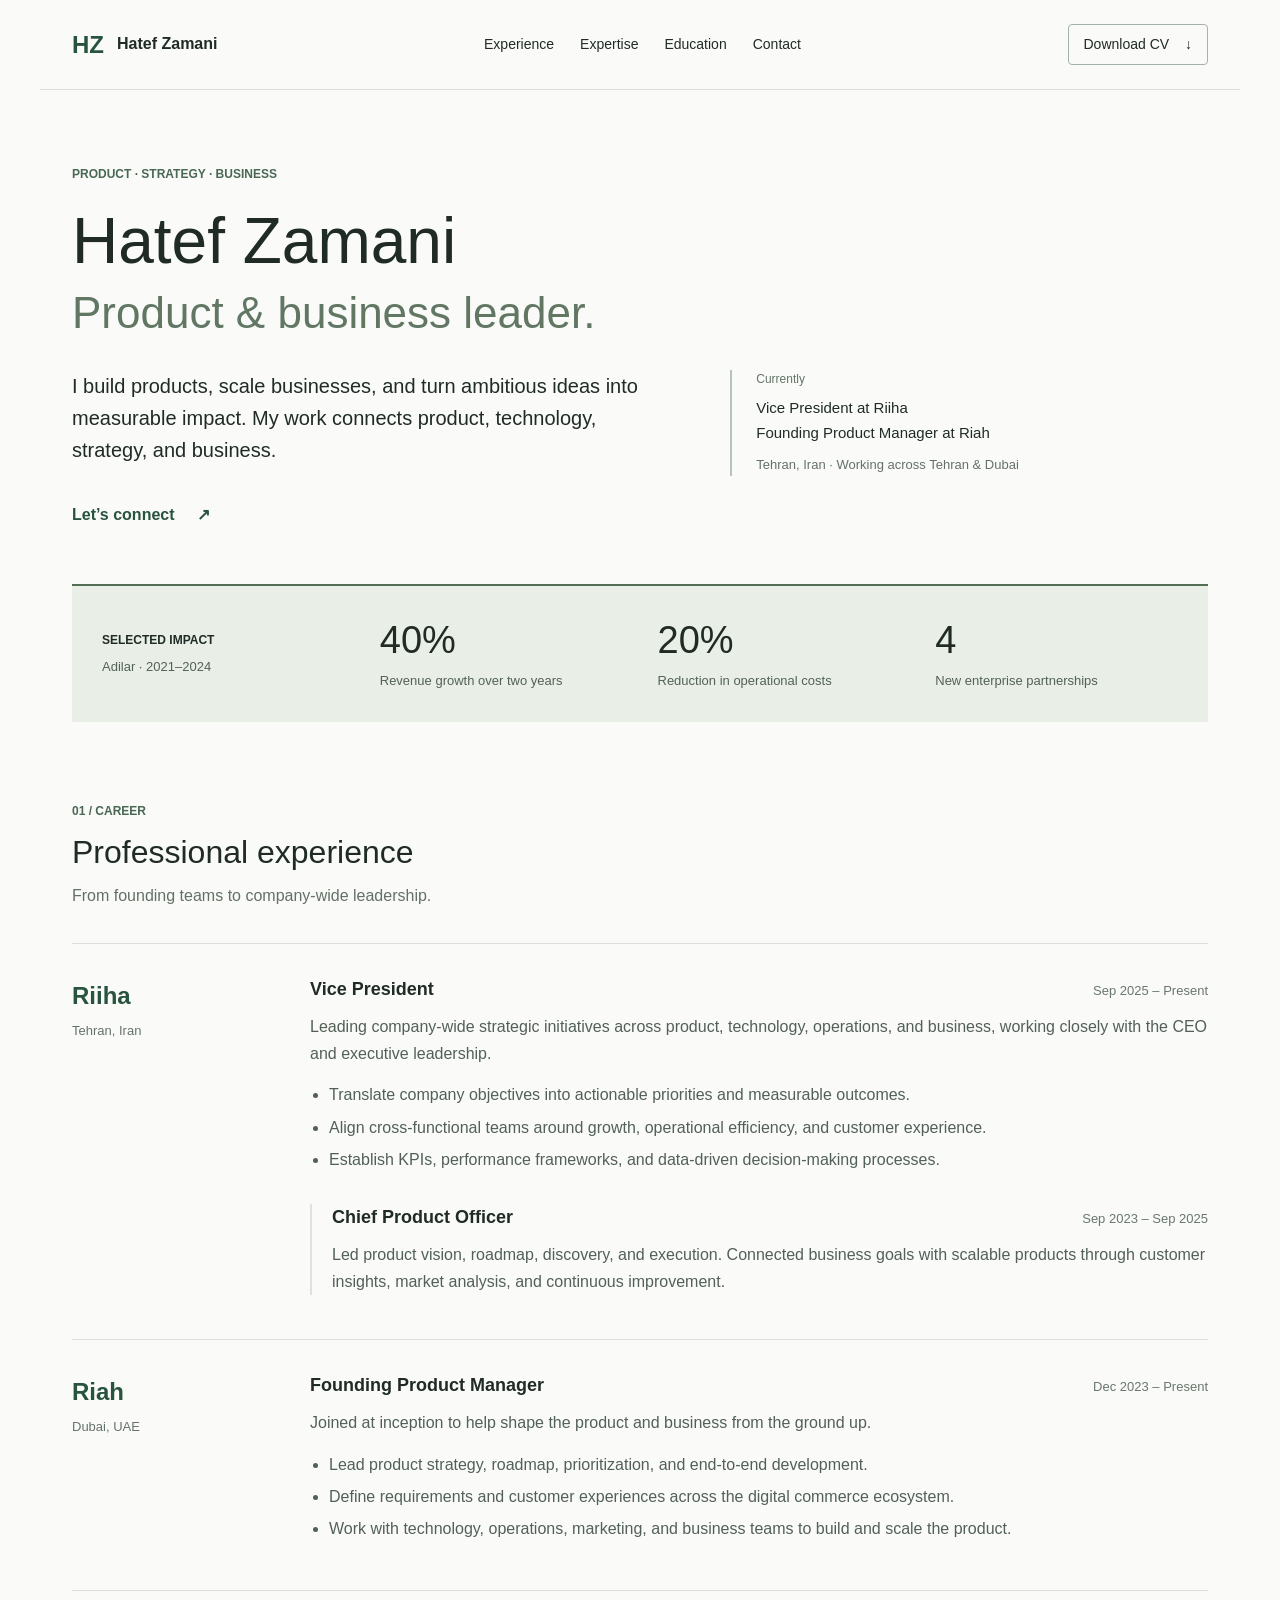
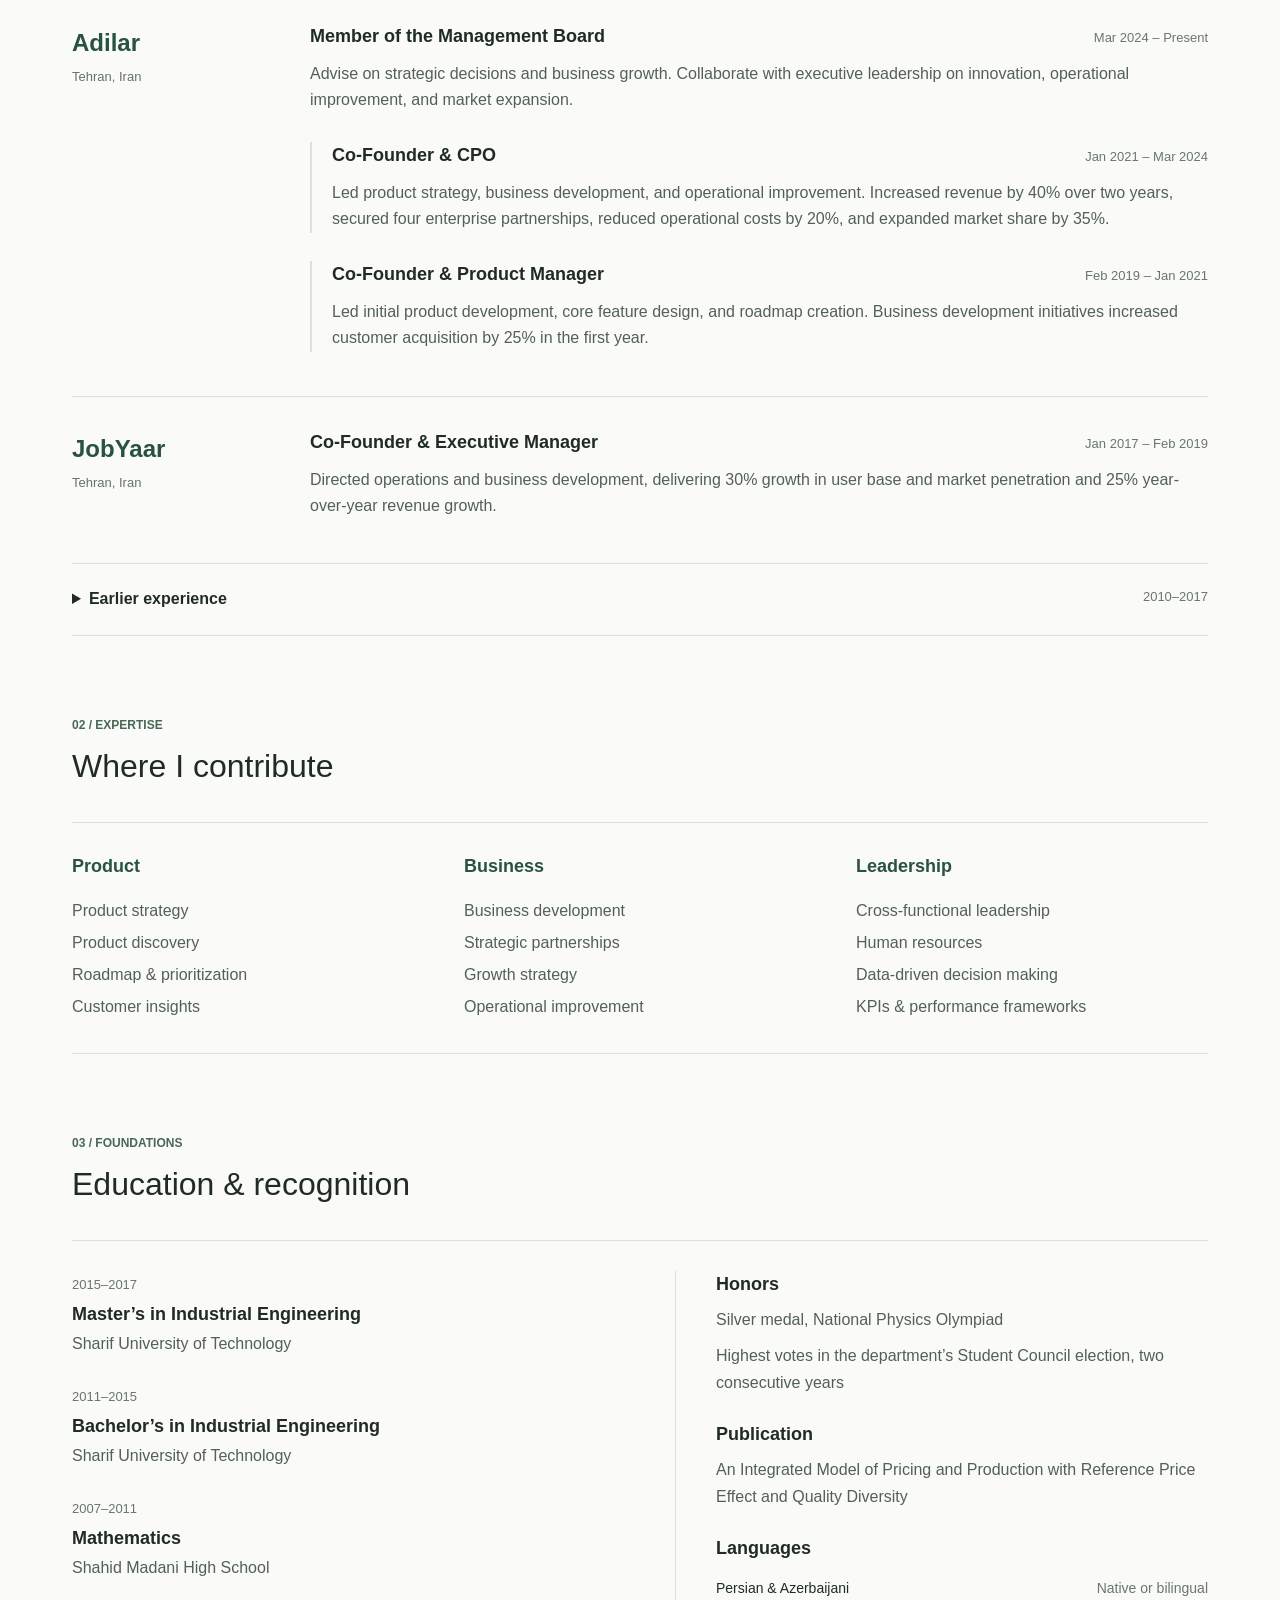
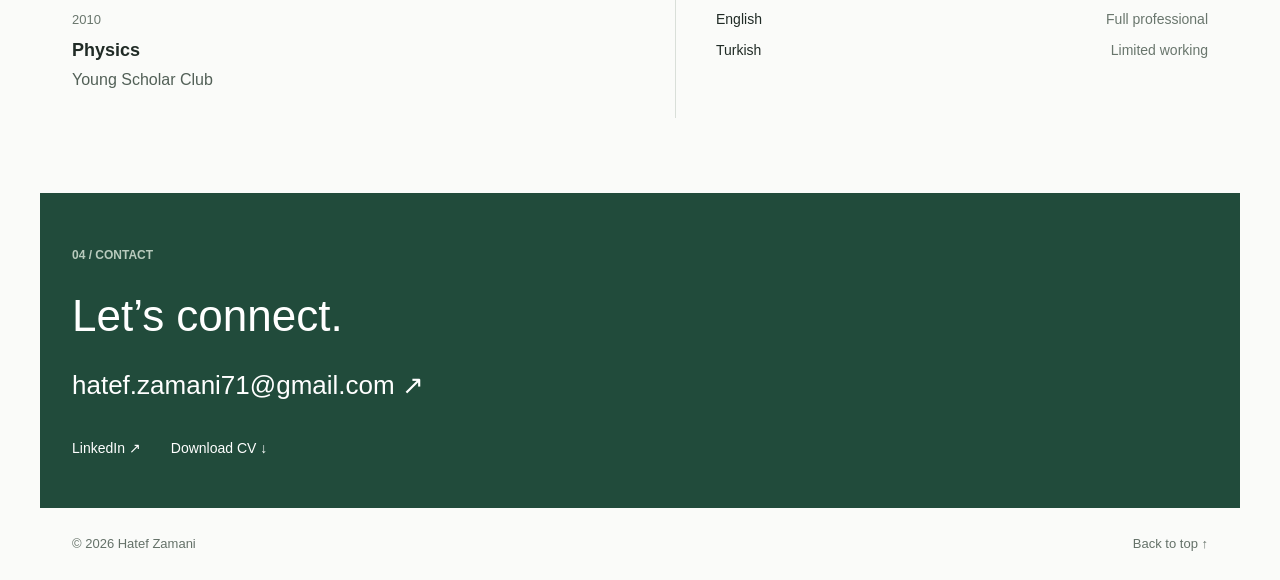
==== index.html @ df995f77 "Publish resume with embedded downloadable CV" ====
<!doctype html>
<html lang="en"><head><meta charset="utf-8"><meta name="viewport" content="width=device-width,initial-scale=1"><title>Hatef Zamani | Product & Business Leader</title><meta name="description" content="Hatef Zamani, Vice President at Riiha and Founding Product Manager at Riah. Experience in product strategy, business growth and company leadership."><link rel="icon" href="data:image/svg+xml,%3Csvg xmlns='http://www.w3.org/2000/svg' viewBox='0 0 64 64'%3E%3Crect width='64' height='64' rx='8' fill='%231f523f'/%3E%3Ctext x='32' y='43' text-anchor='middle' fill='white' font-family='Arial' font-size='30'%3EHZ%3C/text%3E%3C/svg%3E"><link rel="stylesheet" href="style.css"></head>
<body><a class="skip" href="#about">Skip to content</a><header><a class="brand" href="#about">HZ<span>Hatef Zamani</span></a><nav aria-label="Main navigation"><a href="#experience">Experience</a><a href="#skills">Expertise</a><a href="#education">Education</a><a href="#contact">Contact</a></nav><a class="download" href="[data-uri]" download="Hatef-Zamani-CV.pdf">Download CV <span aria-hidden="true">↓</span></a></header>
<main><section id="about" class="intro"><div class="eyebrow">PRODUCT · STRATEGY · BUSINESS</div><h1>Hatef Zamani<span>Product & business leader.</span></h1><div class="intro-bottom"><p>I build products, scale businesses, and turn ambitious ideas into measurable impact. My work connects product, technology, strategy, and business.</p><div class="current"><span>Currently</span><strong>Vice President at Riiha</strong><strong>Founding Product Manager at Riah</strong><small>Tehran, Iran · Working across Tehran & Dubai</small></div></div><a class="text-link" href="mailto:hatef.zamani71@gmail.com">Let’s connect <span aria-hidden="true">↗</span></a></section>
<section class="impact" aria-label="Selected results at Adilar"><div class="impact-title">SELECTED IMPACT<span>Adilar · 2021–2024</span></div><div><strong>40%</strong><span>Revenue growth over two years</span></div><div><strong>20%</strong><span>Reduction in operational costs</span></div><div><strong>4</strong><span>New enterprise partnerships</span></div></section>
<section id="experience" class="section"><div class="section-heading"><span class="eyebrow">01 / CAREER</span><h2>Professional experience</h2><p>From founding teams to company-wide leadership.</p></div><div class="timeline">
<article class="job"><div class="company">Riiha<span>Tehran, Iran</span></div><div><div class="role-head"><h3>Vice President</h3><time>Sep 2025 – Present</time></div><p>Leading company-wide strategic initiatives across product, technology, operations, and business, working closely with the CEO and executive leadership.</p><ul><li>Translate company objectives into actionable priorities and measurable outcomes.</li><li>Align cross-functional teams around growth, operational efficiency, and customer experience.</li><li>Establish KPIs, performance frameworks, and data-driven decision-making processes.</li></ul><div class="previous"><div class="role-head"><h3>Chief Product Officer</h3><time>Sep 2023 – Sep 2025</time></div><p>Led product vision, roadmap, discovery, and execution. Connected business goals with scalable products through customer insights, market analysis, and continuous improvement.</p></div></div></article>
<article class="job"><div class="company">Riah<span>Dubai, UAE</span></div><div><div class="role-head"><h3>Founding Product Manager</h3><time>Dec 2023 – Present</time></div><p>Joined at inception to help shape the product and business from the ground up.</p><ul><li>Lead product strategy, roadmap, prioritization, and end-to-end development.</li><li>Define requirements and customer experiences across the digital commerce ecosystem.</li><li>Work with technology, operations, marketing, and business teams to build and scale the product.</li></ul></div></article>
<article class="job"><div class="company">Adilar<span>Tehran, Iran</span></div><div><div class="role-head"><h3>Member of the Management Board</h3><time>Mar 2024 – Present</time></div><p>Advise on strategic decisions and business growth. Collaborate with executive leadership on innovation, operational improvement, and market expansion.</p><div class="previous"><div class="role-head"><h3>Co-Founder & CPO</h3><time>Jan 2021 – Mar 2024</time></div><p>Led product strategy, business development, and operational improvement. Increased revenue by 40% over two years, secured four enterprise partnerships, reduced operational costs by 20%, and expanded market share by 35%.</p></div><div class="previous"><div class="role-head"><h3>Co-Founder & Product Manager</h3><time>Feb 2019 – Jan 2021</time></div><p>Led initial product development, core feature design, and roadmap creation. Business development initiatives increased customer acquisition by 25% in the first year.</p></div></div></article>
<article class="job"><div class="company">JobYaar<span>Tehran, Iran</span></div><div><div class="role-head"><h3>Co-Founder & Executive Manager</h3><time>Jan 2017 – Feb 2019</time></div><p>Directed operations and business development, delivering 30% growth in user base and market penetration and 25% year-over-year revenue growth.</p></div></article>
<details class="earlier"><summary>Earlier experience <span>2010–2017</span></summary><div class="early-row"><h3>Teaching Assistant · Sharif University of Technology</h3><time>2013–2017</time></div><div class="early-row"><h3>Internship Trainee · Shaparak.Blue</h3><time>Jun–Dec 2014</time></div><div class="early-row"><h3>Physics Olympiad Teacher · NODET</h3><time>2010–2013</time></div></details></div></section>
<section id="skills" class="section skills-section"><div class="section-heading"><span class="eyebrow">02 / EXPERTISE</span><h2>Where I contribute</h2></div><div class="skill-columns"><div><h3>Product</h3><p>Product strategy<br>Product discovery<br>Roadmap & prioritization<br>Customer insights</p></div><div><h3>Business</h3><p>Business development<br>Strategic partnerships<br>Growth strategy<br>Operational improvement</p></div><div><h3>Leadership</h3><p>Cross-functional leadership<br>Human resources<br>Data-driven decision making<br>KPIs & performance frameworks</p></div></div></section>
<section id="education" class="section"><div class="section-heading"><span class="eyebrow">03 / FOUNDATIONS</span><h2>Education & recognition</h2></div><div class="education-grid"><div><article class="education"><time>2015–2017</time><h3>Master’s in Industrial Engineering</h3><p>Sharif University of Technology</p></article><article class="education"><time>2011–2015</time><h3>Bachelor’s in Industrial Engineering</h3><p>Sharif University of Technology</p></article><article class="education"><time>2007–2011</time><h3>Mathematics</h3><p>Shahid Madani High School</p></article><article class="education"><time>2010</time><h3>Physics</h3><p>Young Scholar Club</p></article></div><div class="recognition"><h3>Honors</h3><p>Silver medal, National Physics Olympiad</p><p>Highest votes in the department’s Student Council election, two consecutive years</p><h3>Publication</h3><p>An Integrated Model of Pricing and Production with Reference Price Effect and Quality Diversity</p><h3>Languages</h3><dl><div><dt>Persian & Azerbaijani</dt><dd>Native or bilingual</dd></div><div><dt>English</dt><dd>Full professional</dd></div><div><dt>Turkish</dt><dd>Limited working</dd></div></dl></div></div></section>
<section id="contact" class="contact"><span class="eyebrow">04 / CONTACT</span><h2>Let’s connect.</h2><a class="email" href="mailto:hatef.zamani71@gmail.com">hatef.zamani71@gmail.com <span aria-hidden="true">↗</span></a><div class="contact-links"><a href="https://www.linkedin.com/in/hatef-zamani/" target="_blank" rel="noopener noreferrer">LinkedIn ↗</a><a href="[data-uri]" download="Hatef-Zamani-CV.pdf">Download CV ↓</a></div></section></main><footer><span>© 2026 Hatef Zamani</span><a href="#about">Back to top ↑</a></footer>
<script>const sections=[...document.querySelectorAll('main section[id]')];const links=[...document.querySelectorAll('nav a')];const observer=new IntersectionObserver(entries=>{entries.forEach(entry=>{if(entry.isIntersecting){links.forEach(link=>{if(link.hash==='#'+entry.target.id)link.setAttribute('aria-current','location');else link.removeAttribute('aria-current')})}})},{rootMargin:'-15% 0px -60% 0px'});sections.forEach(section=>observer.observe(section));</script></body></html>
---- style.css ----
*{box-sizing:border-box}html{scroll-behavior:smooth;scroll-padding-top:105px}body{margin:0;background:#fafbf9;color:#202b26;font-family:Arial,Helvetica,sans-serif;font-size:16px;line-height:1.65}a{color:inherit;text-decoration:none}a:hover{text-decoration:underline;text-underline-offset:5px}a:focus-visible,summary:focus-visible{outline:3px solid #bc653c;outline-offset:5px}header,main,footer{max-width:1200px;margin:auto}header{height:90px;display:flex;align-items:center;justify-content:space-between;gap:24px;border-bottom:1px solid #d9dfd9;background:#fafbf9;position:sticky;top:0;z-index:5;padding:0 32px}.brand{display:flex;align-items:center;gap:13px;font-size:24px;font-weight:800;color:#28533f}.brand span{font-size:16px;color:#202b26}nav{display:flex;gap:26px;font-size:14px}nav a[aria-current]{color:#28533f;text-decoration:underline;text-underline-offset:7px}.download{border:1px solid #a6b2a8;border-radius:4px;padding:8px 15px;font-size:14px;white-space:nowrap}.download span{margin-left:12px}.intro{padding:75px 32px 56px}.eyebrow{font-size:12px;font-weight:700;line-height:1.6;color:#496854;letter-spacing:0}.intro h1{font-size:64px;line-height:1.1;font-weight:500;margin:22px 0 33px}.intro h1 span{display:block;font-size:44px;color:#617764;margin-top:12px}.intro-bottom{display:grid;grid-template-columns:1.2fr 1fr;gap:85px}.intro p{font-size:20px;line-height:1.6;max-width:590px;margin:0}.current{border-left:2px solid #b5c4b6;padding-left:24px;font-size:15px;display:flex;flex-direction:column;justify-content:center}.current>span{font-size:12px;color:#637366;margin-bottom:6px}.current strong{font-weight:500}.current small{font-size:13px;color:#647168;margin-top:9px}.text-link{display:inline-block;margin-top:26px;color:#28533f;font-weight:700}.text-link span{margin-left:18px}.impact{background:#e9eee7;margin:0 32px;display:grid;grid-template-columns:1fr 1fr 1fr 1fr;padding:30px;gap:35px;border-top:2px solid #526d53}.impact>div{display:flex;flex-direction:column;justify-content:center}.impact strong{font-size:38px;font-weight:500;line-height:1.3}.impact span{font-size:13px;color:#536255;margin-top:5px}.impact-title{font-size:12px;font-weight:700}.impact-title span{font-weight:400}.section{padding:75px 32px 0}.section-heading{margin-bottom:34px}.section-heading h2{font-size:32px;font-weight:500;line-height:1.3;margin:9px 0}.section-heading p{margin:0;color:#637065}.job{display:grid;grid-template-columns:200px 1fr;gap:38px;border-top:1px solid #d9dfd9;padding:32px 0}.company{font-size:24px;font-weight:600;color:#28533f}.company span{display:block;font-size:13px;font-weight:400;color:#65726a;margin-top:4px}.role-head{display:flex;justify-content:space-between;gap:20px;align-items:baseline}h3{font-size:18px;line-height:1.45;margin:0;font-weight:600}time{font-size:13px;white-space:nowrap;color:#69766d}.job p{margin:12px 0;color:#526057}.job ul{padding-left:19px;color:#526057;margin:12px 0}.job li{padding:3px 0}.previous{margin-top:28px;border-left:2px solid #dce3da;padding-left:20px}.earlier{border-top:1px solid #d9dfd9;border-bottom:1px solid #d9dfd9;padding:22px 0}.earlier summary{cursor:pointer;font-weight:600}.earlier summary span{float:right;font-size:13px;font-weight:400;color:#69766d}.early-row{display:flex;justify-content:space-between;gap:20px;padding:20px 0 0}.early-row h3{font-size:16px}.skill-columns{display:grid;grid-template-columns:repeat(3,1fr);gap:40px;padding:30px 0;border-top:1px solid #d9dfd9;border-bottom:1px solid #d9dfd9}.skill-columns h3{color:#28533f}.skill-columns p{line-height:2;color:#526057;margin-bottom:0}.education-grid{display:grid;grid-template-columns:1fr 1fr;gap:70px;border-top:1px solid #d9dfd9;padding-top:30px}.education{margin-bottom:25px}.education h3{margin:4px 0}.education p{margin:0;color:#526057}.recognition{border-left:1px solid #d9dfd9;padding-left:40px}.recognition h3:not(:first-child){margin-top:25px}.recognition p{color:#526057;margin:10px 0}dl{margin-bottom:0}dl>div{display:flex;justify-content:space-between;gap:16px;font-size:14px;margin:8px 0}dd{color:#69766d;margin:0}.contact{margin-top:75px;padding:48px 32px;background:#214b3b;color:#fff}.contact .eyebrow{color:#b8cbbd}.contact h2{font-size:44px;font-weight:500;margin:12px 0}.email{font-size:26px;overflow-wrap:anywhere}.contact-links{display:flex;gap:30px;margin-top:30px;font-size:14px}footer{display:flex;justify-content:space-between;padding:25px 32px;font-size:13px;color:#647168}.skip{position:fixed;top:-100px;left:16px;background:white;padding:10px;z-index:20}.skip:focus{top:10px}@media(max-width:900px){header{flex-wrap:wrap;height:auto;padding:16px 24px;gap:12px}nav{order:3;width:100%;justify-content:space-between;gap:10px}.intro{padding-top:45px}.intro h1{font-size:50px}.intro h1 span{font-size:34px}.intro-bottom{gap:35px}.job{grid-template-columns:150px 1fr;gap:25px}.role-head{flex-direction:column;gap:3px}.impact{gap:20px;padding:24px}.education-grid{gap:35px}.recognition{padding-left:25px}}@media(max-width:600px){header{padding:14px 20px}.brand span{font-size:14px}.download{font-size:12px;padding:6px 10px}nav{font-size:13px}.intro{padding:38px 20px}.intro h1{font-size:42px;margin-bottom:25px}.intro h1 span{font-size:28px;line-height:1.3}.intro-bottom{grid-template-columns:1fr;gap:25px}.intro p{font-size:18px}.current{padding-left:16px}.impact{margin:0 20px;grid-template-columns:1fr 1fr;gap:24px}.impact strong{font-size:32px}.section{padding:50px 20px 0}.section-heading h2{font-size:28px}.job{grid-template-columns:1fr;gap:15px;padding:25px 0}.company{font-size:22px}.company span{display:inline;margin-left:12px}.skill-columns{grid-template-columns:1fr;gap:25px}.skill-columns p{margin-top:7px}.education-grid{grid-template-columns:1fr;gap:15px}.recognition{border-left:0;border-top:1px solid #d9dfd9;padding:25px 0 0}.contact{margin-top:50px;padding:35px 20px}.contact h2{font-size:36px}.email{font-size:20px}footer{padding:22px 20px}.early-row{flex-direction:column;gap:3px}dl>div{flex-wrap:wrap}}@media(prefers-reduced-motion:reduce){html{scroll-behavior:auto}}@media print{header,footer,.download,.contact-links,.text-link{display:none}.intro,.section{padding:20px 0}.intro h1{font-size:36px}.intro h1 span{font-size:24px}.impact{margin:20px 0}.contact{margin-top:20px;color:#202b26;background:none;padding:20px 0}.job{break-inside:avoid}body{background:white}}
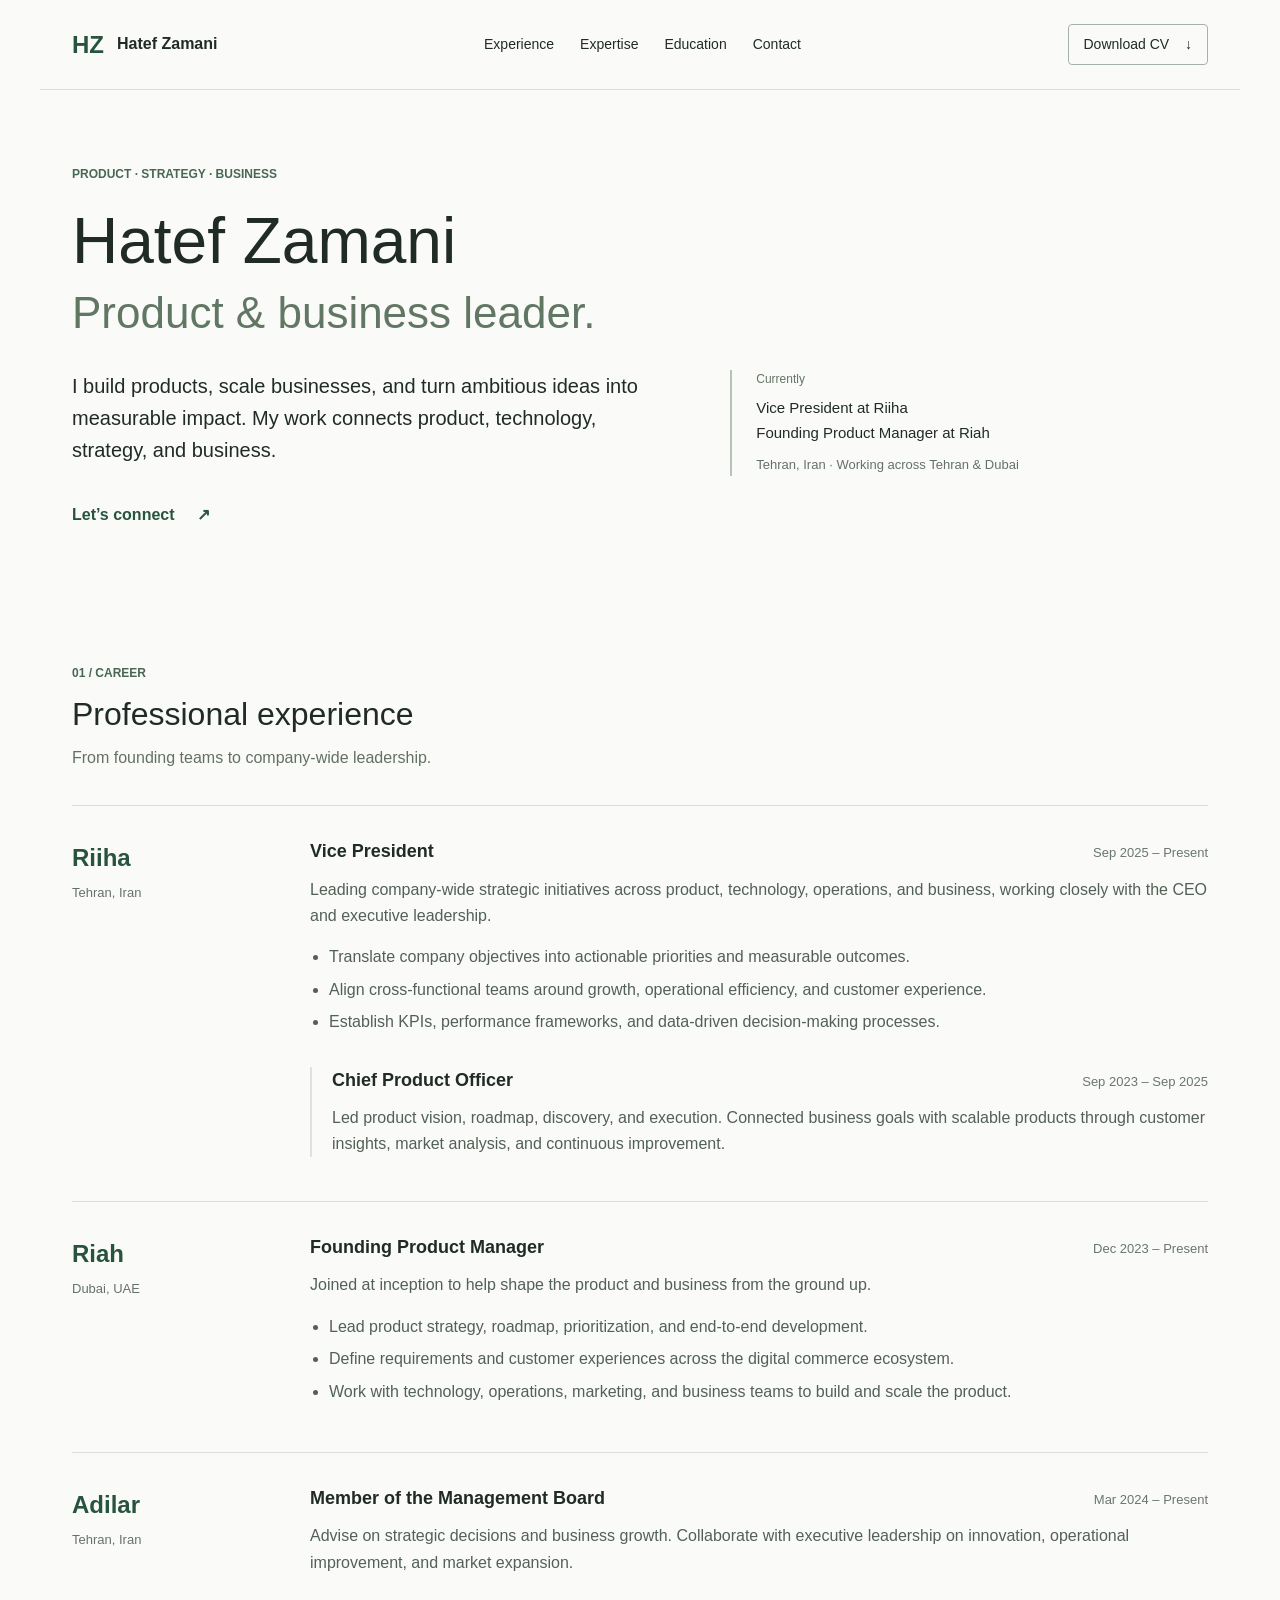
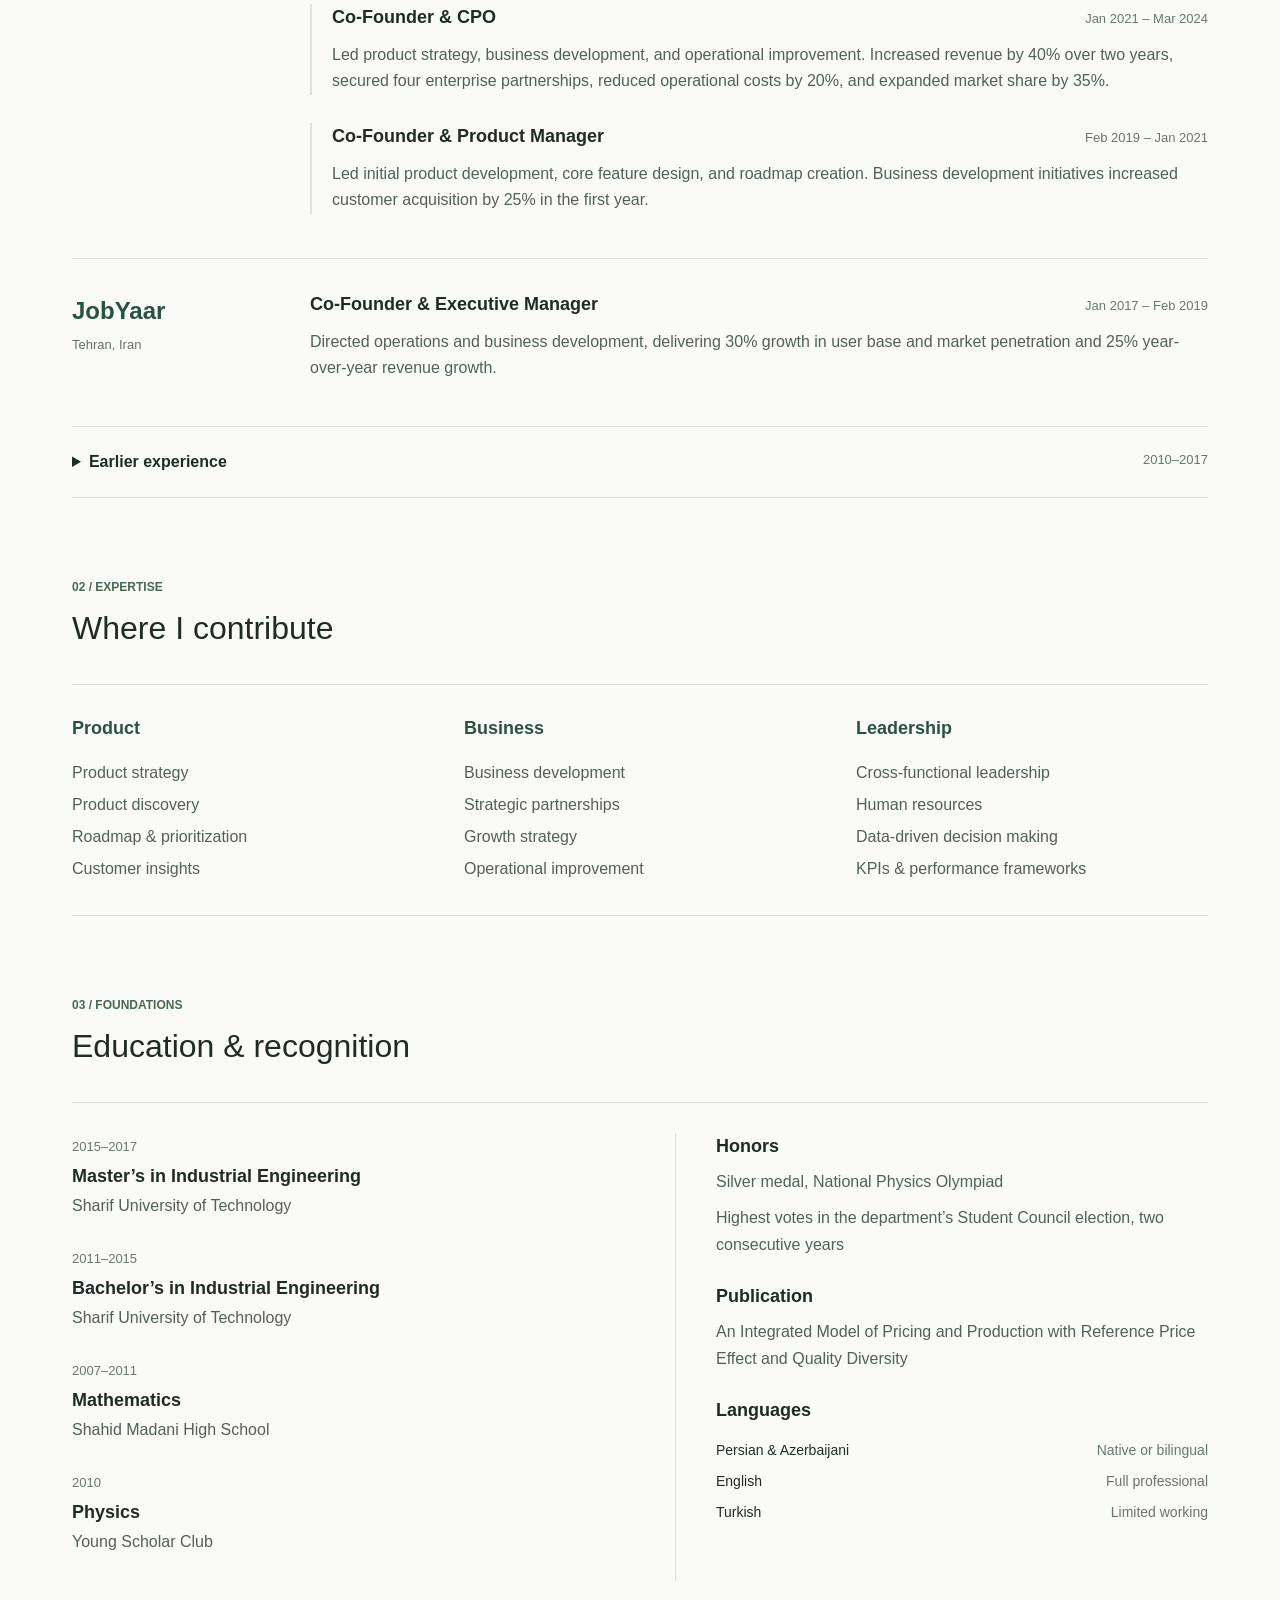
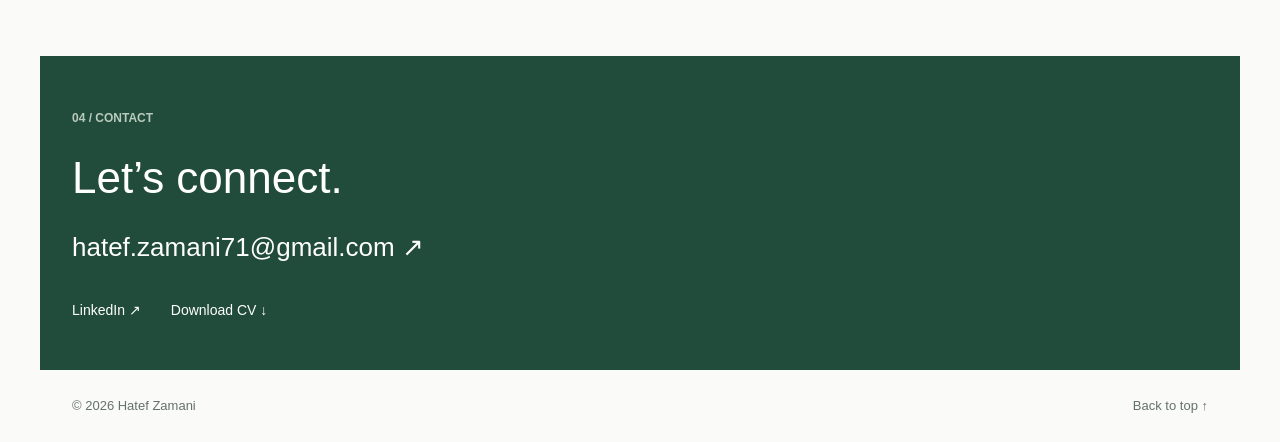
==== commit bfd6c0bb: "Remove Selected Impact section from resume" ====
--- a/index.html
+++ b/index.html
@@ -2,7 +2,6 @@
 <html lang="en"><head><meta charset="utf-8"><meta name="viewport" content="width=device-width,initial-scale=1"><title>Hatef Zamani | Product & Business Leader</title><meta name="description" content="Hatef Zamani, Vice President at Riiha and Founding Product Manager at Riah. Experience in product strategy, business growth and company leadership."><link rel="icon" href="data:image/svg+xml,%3Csvg xmlns='http://www.w3.org/2000/svg' viewBox='0 0 64 64'%3E%3Crect width='64' height='64' rx='8' fill='%231f523f'/%3E%3Ctext x='32' y='43' text-anchor='middle' fill='white' font-family='Arial' font-size='30'%3EHZ%3C/text%3E%3C/svg%3E"><link rel="stylesheet" href="style.css"></head>
 <body><a class="skip" href="#about">Skip to content</a><header><a class="brand" href="#about">HZ<span>Hatef Zamani</span></a><nav aria-label="Main navigation"><a href="#experience">Experience</a><a href="#skills">Expertise</a><a href="#education">Education</a><a href="#contact">Contact</a></nav><a class="download" href="[data-uri]" download="Hatef-Zamani-CV.pdf">Download CV <span aria-hidden="true">↓</span></a></header>
 <main><section id="about" class="intro"><div class="eyebrow">PRODUCT · STRATEGY · BUSINESS</div><h1>Hatef Zamani<span>Product & business leader.</span></h1><div class="intro-bottom"><p>I build products, scale businesses, and turn ambitious ideas into measurable impact. My work connects product, technology, strategy, and business.</p><div class="current"><span>Currently</span><strong>Vice President at Riiha</strong><strong>Founding Product Manager at Riah</strong><small>Tehran, Iran · Working across Tehran & Dubai</small></div></div><a class="text-link" href="mailto:hatef.zamani71@gmail.com">Let’s connect <span aria-hidden="true">↗</span></a></section>
-<section class="impact" aria-label="Selected results at Adilar"><div class="impact-title">SELECTED IMPACT<span>Adilar · 2021–2024</span></div><div><strong>40%</strong><span>Revenue growth over two years</span></div><div><strong>20%</strong><span>Reduction in operational costs</span></div><div><strong>4</strong><span>New enterprise partnerships</span></div></section>
 <section id="experience" class="section"><div class="section-heading"><span class="eyebrow">01 / CAREER</span><h2>Professional experience</h2><p>From founding teams to company-wide leadership.</p></div><div class="timeline">
 <article class="job"><div class="company">Riiha<span>Tehran, Iran</span></div><div><div class="role-head"><h3>Vice President</h3><time>Sep 2025 – Present</time></div><p>Leading company-wide strategic initiatives across product, technology, operations, and business, working closely with the CEO and executive leadership.</p><ul><li>Translate company objectives into actionable priorities and measurable outcomes.</li><li>Align cross-functional teams around growth, operational efficiency, and customer experience.</li><li>Establish KPIs, performance frameworks, and data-driven decision-making processes.</li></ul><div class="previous"><div class="role-head"><h3>Chief Product Officer</h3><time>Sep 2023 – Sep 2025</time></div><p>Led product vision, roadmap, discovery, and execution. Connected business goals with scalable products through customer insights, market analysis, and continuous improvement.</p></div></div></article>
 <article class="job"><div class="company">Riah<span>Dubai, UAE</span></div><div><div class="role-head"><h3>Founding Product Manager</h3><time>Dec 2023 – Present</time></div><p>Joined at inception to help shape the product and business from the ground up.</p><ul><li>Lead product strategy, roadmap, prioritization, and end-to-end development.</li><li>Define requirements and customer experiences across the digital commerce ecosystem.</li><li>Work with technology, operations, marketing, and business teams to build and scale the product.</li></ul></div></article>
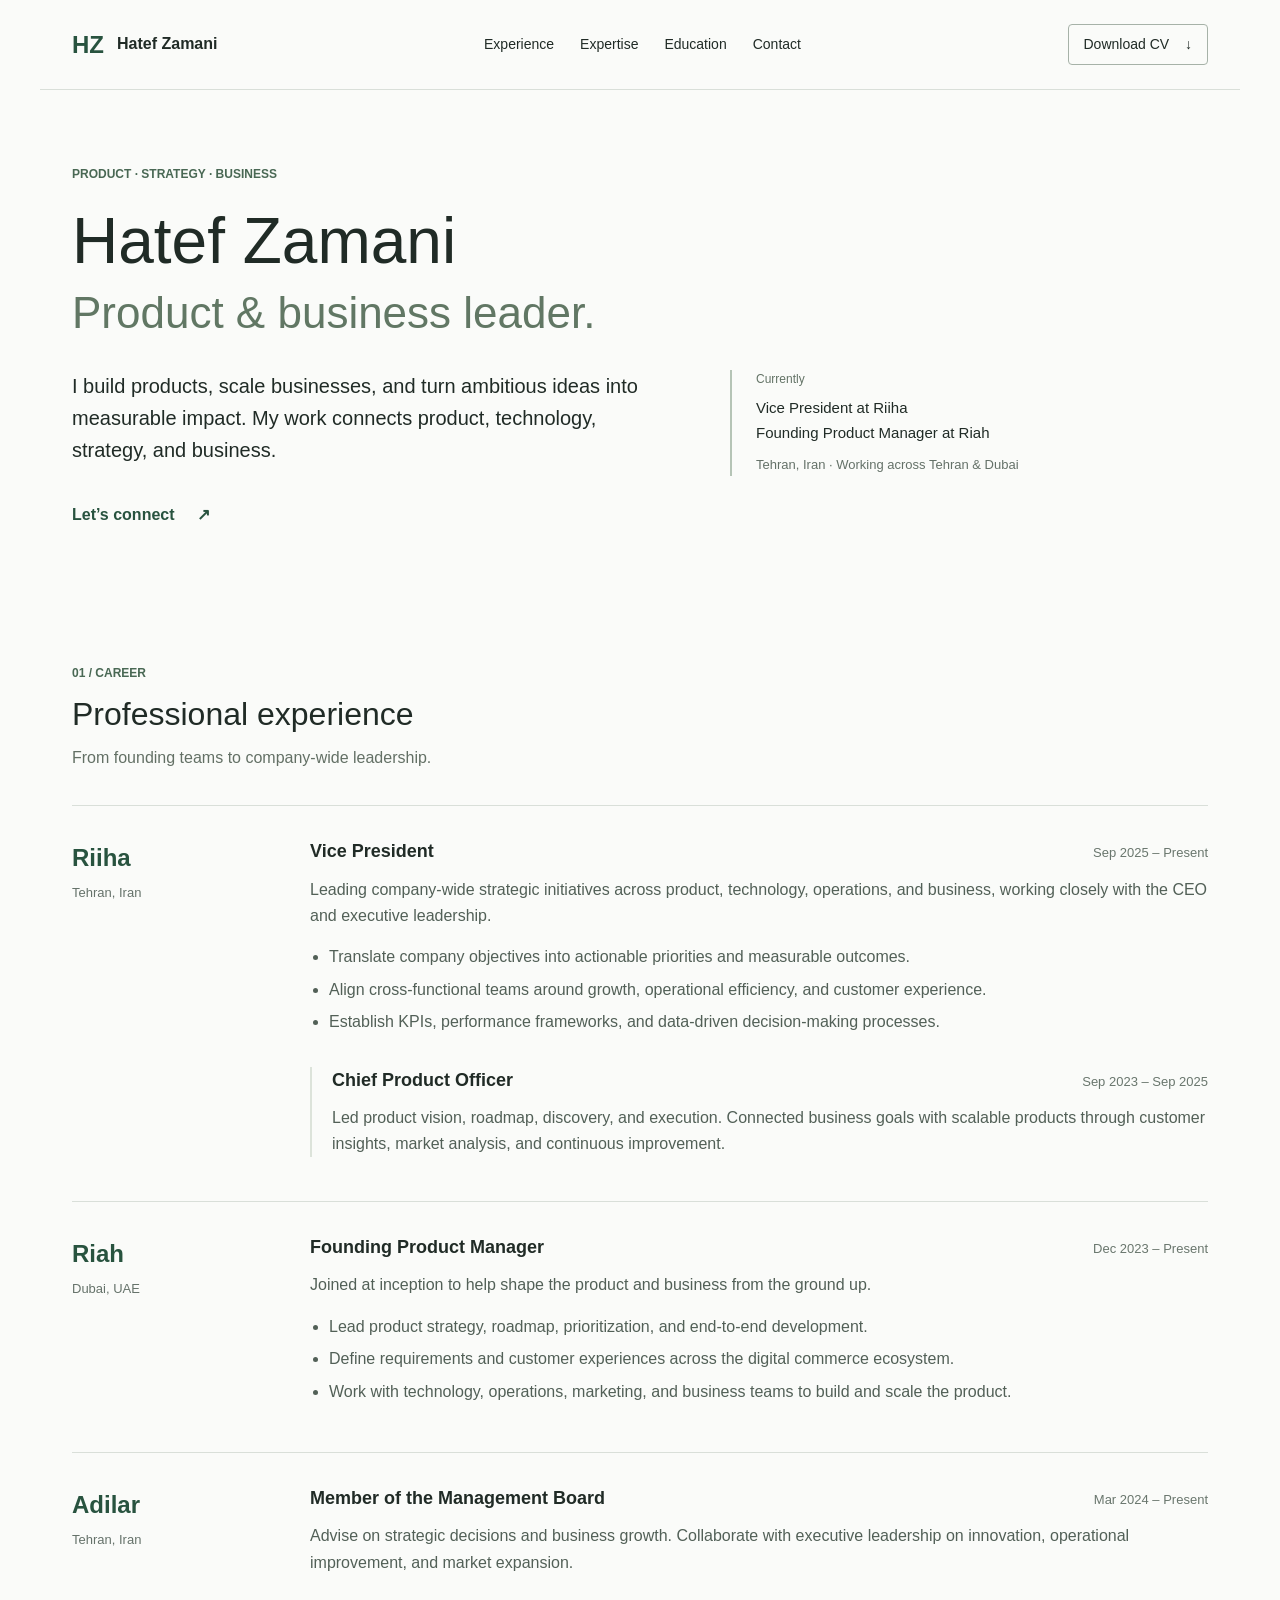
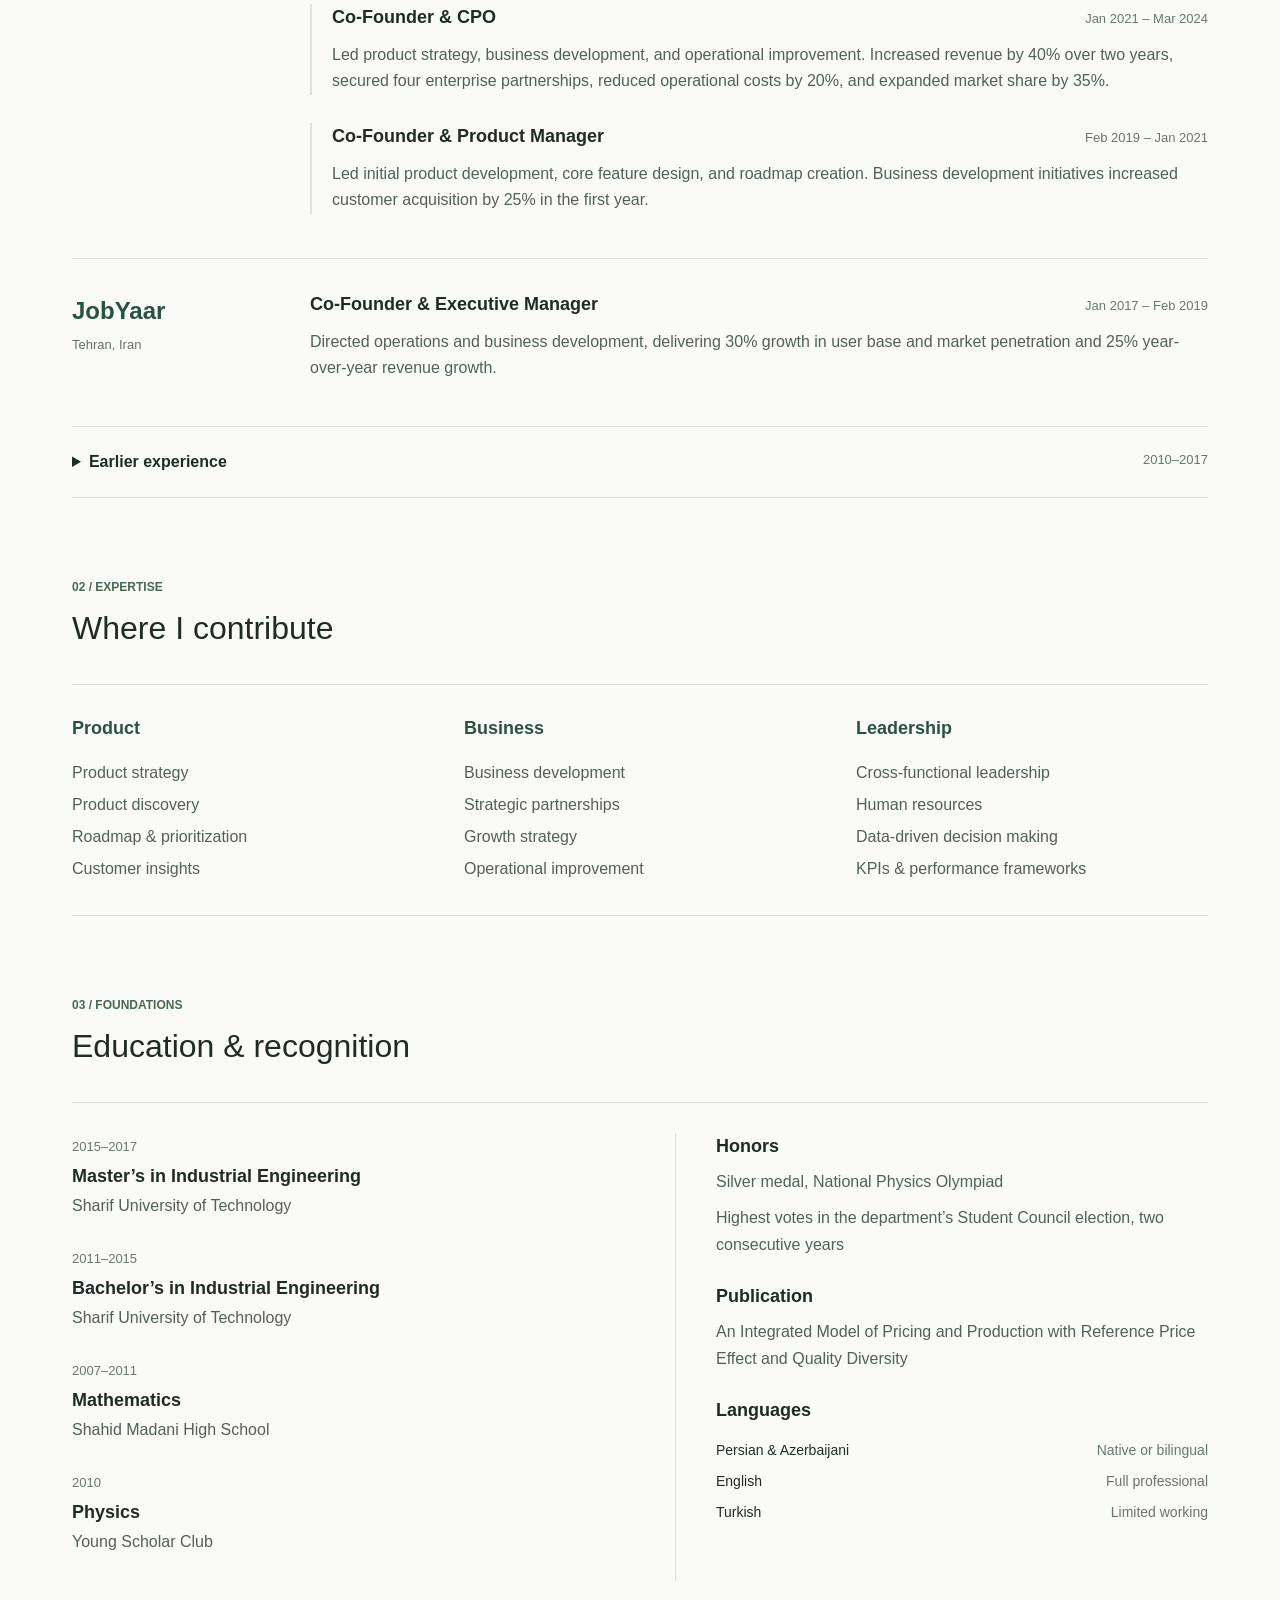
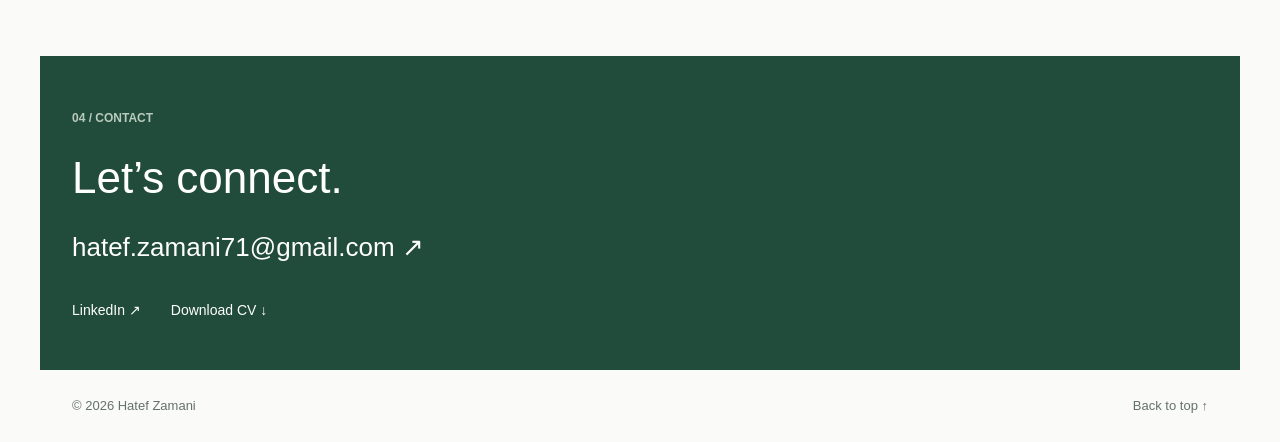
==== commit 48d5de78: "Enable approved JavaScript animations on resume" ====
--- a/index.html
+++ b/index.html
@@ -1,5 +1,5 @@
 <!doctype html>
-<html lang="en"><head><meta charset="utf-8"><meta name="viewport" content="width=device-width,initial-scale=1"><title>Hatef Zamani | Product & Business Leader</title><meta name="description" content="Hatef Zamani, Vice President at Riiha and Founding Product Manager at Riah. Experience in product strategy, business growth and company leadership."><link rel="icon" href="data:image/svg+xml,%3Csvg xmlns='http://www.w3.org/2000/svg' viewBox='0 0 64 64'%3E%3Crect width='64' height='64' rx='8' fill='%231f523f'/%3E%3Ctext x='32' y='43' text-anchor='middle' fill='white' font-family='Arial' font-size='30'%3EHZ%3C/text%3E%3C/svg%3E"><link rel="stylesheet" href="style.css"></head>
+<html lang="en"><head><meta charset="utf-8"><meta name="viewport" content="width=device-width,initial-scale=1"><title>Hatef Zamani | Product & Business Leader</title><meta name="description" content="Hatef Zamani, Vice President at Riiha and Founding Product Manager at Riah. Experience in product strategy, business growth and company leadership."><link rel="icon" href="data:image/svg+xml,%3Csvg xmlns='http://www.w3.org/2000/svg' viewBox='0 0 64 64'%3E%3Crect width='64' height='64' rx='8' fill='%231f523f'/%3E%3Ctext x='32' y='43' text-anchor='middle' fill='white' font-family='Arial' font-size='30'%3EHZ%3C/text%3E%3C/svg%3E"><link rel="stylesheet" href="style.css"><link rel="stylesheet" href="motion.css"><script src="motion.js" defer></script></head>
 <body><a class="skip" href="#about">Skip to content</a><header><a class="brand" href="#about">HZ<span>Hatef Zamani</span></a><nav aria-label="Main navigation"><a href="#experience">Experience</a><a href="#skills">Expertise</a><a href="#education">Education</a><a href="#contact">Contact</a></nav><a class="download" href="[data-uri]" download="Hatef-Zamani-CV.pdf">Download CV <span aria-hidden="true">↓</span></a></header>
 <main><section id="about" class="intro"><div class="eyebrow">PRODUCT · STRATEGY · BUSINESS</div><h1>Hatef Zamani<span>Product & business leader.</span></h1><div class="intro-bottom"><p>I build products, scale businesses, and turn ambitious ideas into measurable impact. My work connects product, technology, strategy, and business.</p><div class="current"><span>Currently</span><strong>Vice President at Riiha</strong><strong>Founding Product Manager at Riah</strong><small>Tehran, Iran · Working across Tehran & Dubai</small></div></div><a class="text-link" href="mailto:hatef.zamani71@gmail.com">Let’s connect <span aria-hidden="true">↗</span></a></section>
 <section id="experience" class="section"><div class="section-heading"><span class="eyebrow">01 / CAREER</span><h2>Professional experience</h2><p>From founding teams to company-wide leadership.</p></div><div class="timeline">
--- a/motion.css
+++ b/motion.css
@@ -0,0 +1,9 @@
+.reading-progress{position:fixed;top:0;left:0;height:3px;width:100%;background:#bc653c;transform:scaleX(0);transform-origin:left;z-index:30;pointer-events:none}
+header{transition:box-shadow .3s ease}header.is-scrolled{box-shadow:0 8px 24px #202b260a}
+.current{position:relative;will-change:transform}
+.download,.text-link,.contact-links a{transition:background .25s ease,color .25s ease,box-shadow .25s ease}
+.download:hover{background:#e9eee7;box-shadow:0 4px 14px #214b3b12}
+.text-link span,.email span{display:inline-block}
+.job,.skill-columns>div,.education{transition:background .3s ease}
+.job:hover{background:#e9eee733}
+@media print{.reading-progress{display:none}}
